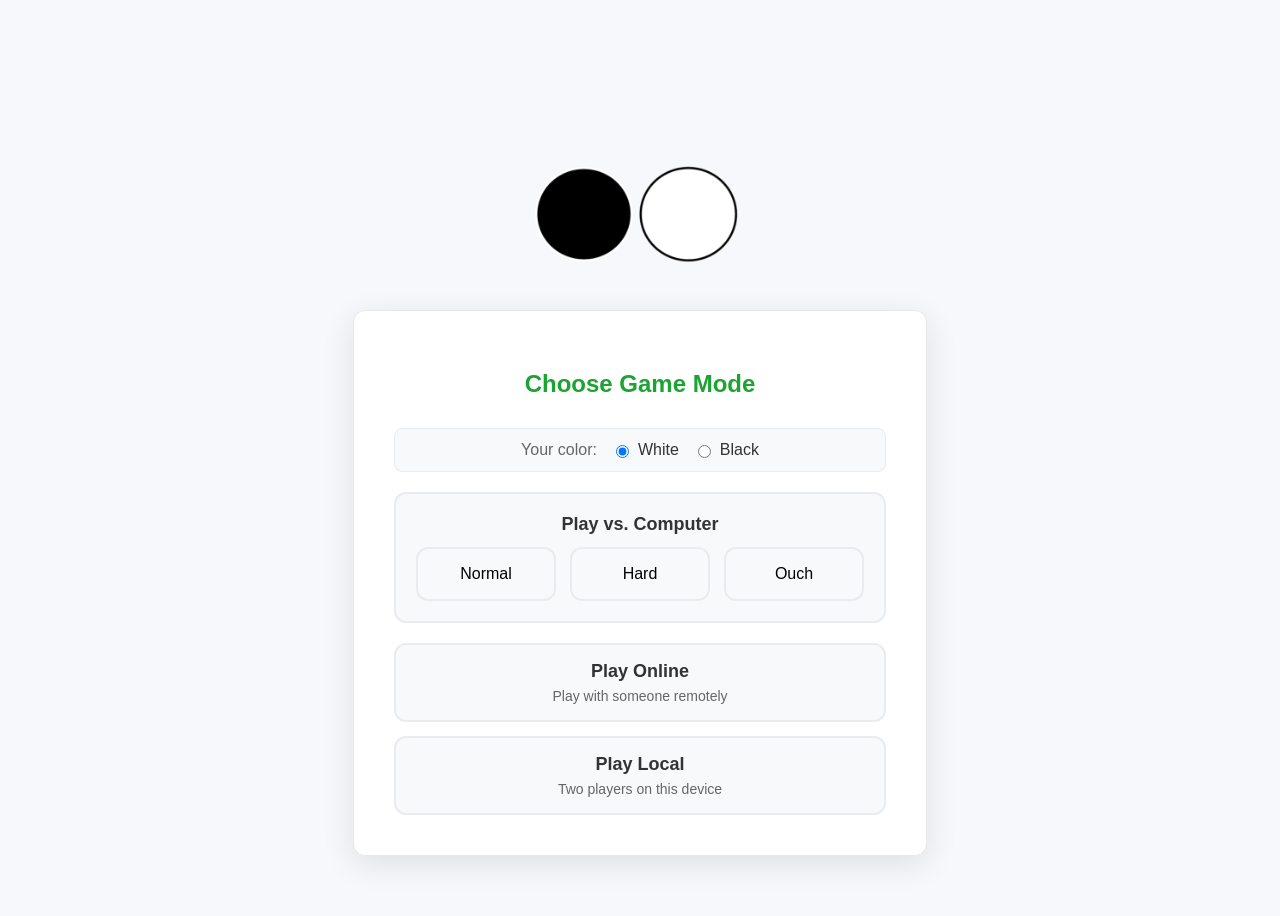
==== index.html @ fb8d5bc7 "feat: Add log buffer system with UI controls Co-authored-by: hed <hed@blockaid.co>" ====
<!DOCTYPE html>
<html lang="en">
<head>
    <meta charset="UTF-8">
    <meta name="viewport" content="width=device-width, initial-scale=1.0">
    <title>Four-in-a-Row with Rotating Grid</title>
    <link rel="stylesheet" href="styles.css">
    <link rel="manifest" href="manifest.json">
    <meta name="theme-color" content="#2c3e50">

    <!-- Google tag (gtag.js) -->
<script async src="https://www.googletagmanager.com/gtag/js?id=G-LV2J2F8N4S"></script>
<script>
  window.dataLayer = window.dataLayer || [];
  function gtag(){ dataLayer.push(arguments); }
  gtag('js', new Date());
  // Default GA4 page_view
  gtag('config', 'G-LV2J2F8N4S');
</script>


</head>
<body>
    <div style="margin-bottom: 20px; text-align:center;">
        <img id="hero-logo" class="hero-logo grid-easter-egg" src="icons/icon-512.png" alt="Four-in-a-Row with Rotating Grid" />
    </div>

    <!-- Mode Selection Screen -->
    <div id="mode-selection" class="mode-selection">
        <h2>Choose Game Mode</h2>

        <!-- General color setting -->
        <div class="color-setting">
            <span class="color-label">Your color:</span>
            <label class="color-radio"><input type="radio" name="player-color" id="color-white" value="white" checked> White</label>
            <label class="color-radio"><input type="radio" name="player-color" id="color-black" value="black"> Black</label>
        </div>

        <!-- AI Mode block: difficulty buttons -->
        <div class="ai-mode-block">
            <div class="ai-title">Play vs. Computer</div>
            <div class="ai-difficulty">
                <button id="play-ai-normal-btn" class="mode-button ai-diff-btn">Normal</button>
                <button id="play-ai-hard-btn" class="mode-button ai-diff-btn">Hard</button>
                <button id="play-ai-ouch-btn" class="mode-button ai-diff-btn">Ouch</button>
            </div>
        </div>

        <div class="mode-buttons">
            <button id="play-online-btn" class="mode-button">
                <span class="mode-title">Play Online</span>
                <span class="mode-description">Play with someone remotely</span>
            </button>
            <button id="play-local-btn" class="mode-button">
                <span class="mode-title">Play Local</span>
                <span class="mode-description">Two players on this device</span>
            </button>
        </div>
    </div>

    <!-- Waiting Room for Online Games -->
    <div id="waiting-room" class="waiting-room hidden">
        <div class="waiting-content">
            <h2>Online Game</h2>
            <div id="waiting-status" class="waiting-status">Creating game...</div>
            
            <div id="waiting-spinner" class="spinner">
                <div class="spinner-inner"></div>
            </div>
            
            <div id="sharing-section" class="sharing-section hidden">
                <p>Share this link with your opponent:</p>
                <div class="link-container">
                    <input type="text" id="guest-link" class="guest-link-input" readonly>
                    <button id="copy-link-btn" class="copy-btn">Copy Link</button>
                </div>
                <div id="copy-feedback" class="copy-feedback hidden">Link copied! 📋</div>
            </div>
            
            <button id="cancel-waiting-btn" class="cancel-btn">Cancel</button>
        </div>
    </div>

    <div id="game-container" class="hidden">
        <div class="top-bar">
            <!-- Game over layout (hidden during play) -->
            <div id="top-left-actions" class="top-left-actions hidden">
                <button id="analyze-btn" class="game-over-btn">Analyze Game</button>
                <button id="new-game-btn" class="game-over-btn">New Game</button>
            </div>
            <div id="top-center-display" class="top-center-display"></div>
            
            <!-- Gameplay layout (visible during play) -->
            <div id="gameplay-status" class="gameplay-status">
                <div id="turn-indicator">White's turn</div>
                <div class="rotation-info">
                    <label>Turns until rotation:</label>
                    <span id="countdown"></span>
                </div>
            </div>
        </div>
        
        <div id="game-over-container" class="game-over-container hidden">
            <span id="game-over-text"></span>
        </div>


        <div id="grid-wrapper">
            <div id="grid"></div>
        </div>

        <!-- Replay Controls -->
        <div id="replay-controls" class="replay-controls hidden">
            <div class="replay-info">
                <span id="replay-step-info">Step 1, White turn</span>
            </div>
            <div class="replay-buttons">
                <button id="replay-prev-btn" class="replay-btn" title="Previous step">
                    <span class="replay-icon">⏮</span>
                </button>
                <button id="replay-next-btn" class="replay-btn" title="Next step">
                    <span class="replay-icon">⏭</span>
                </button>
            </div>
            <div class="replay-actions">
                <button id="exit-replay-btn" class="exit-replay-btn">Exit Replay</button>
            </div>
        </div>

    </div>

    <!-- Settings Modal (moved outside game-container to ensure visibility on all screens) -->
    <div id="settings-modal" class="settings-modal hidden">
        <div class="settings-content">
            <div class="settings-header">
                <h3>Settings</h3>
                <button id="close-settings-btn" class="close-btn">×</button>
            </div>
            <div class="settings-body">
                <div class="setting-item">
                    <label>Version:</label>
                    <span id="version-display"></span>
                </div>
                <div class="setting-item">
                    <label>Debug Logs:</label>
                    <div class="log-controls">
                        <button id="copy-logs-btn" class="copy-logs-btn">Copy Logs</button>
                        <button id="clear-logs-btn" class="clear-logs-btn">Clear</button>
                    </div>
                </div>
                <div class="setting-item">
                    <div id="log-stats" class="log-stats"></div>
                </div>
            </div>
        </div>
    </div>

    <div id="settings-pane" class="hidden">
        <div id="settings-content">
            <h2>Settings</h2>
            <div class="control-group">
                <label for="rotationFrequency">Rotation Frequency:</label>
                <select id="rotationFrequency">
                    <option value="1">1</option>
                    <option value="2">2</option>
                    <option value="3"  selected>3</option>
                    <option value="4">4</option>
                    <option value="5">5</option>
                    <option value="6">6</option>
                    <option value="7">7</option>
                    <option value="8">8</option>
                    <option value="9">9</option>
                    <option value="10">10</option>
                </select>
            </div>
            <div class="settings-actions">
                <button id="rotate-button">Rotate Grid</button>
                <button id="reset-button">Reset Game</button>
            </div>
            <button id="close-settings">Close</button>
            <div id="version-display" class="version"></div>
        </div>
    </div>
    <div id="overlay" class="hidden"></div>

    <script type="module" src="index.js"></script>
    <script>
        if ('serviceWorker' in navigator) {
            window.addEventListener('load', () => {
                navigator.serviceWorker.register('/sw.js')
                    .then(registration => {
                        console.log('ServiceWorker registration successful with scope: ', registration.scope);
                    })
                    .catch(error => {
                        console.log('ServiceWorker registration failed: ', error);
                    });
            });
        }
    </script>
</body>
</html>
---- styles.css ----
body {
    font-family: -apple-system, BlinkMacSystemFont, "Segoe UI", Roboto, Helvetica, Arial, sans-serif;
    display: flex;
    flex-direction: column;
    align-items: center;
    justify-content: center;
    min-height: 100vh;
    background-color: #f7f8fc;
    color: #333;
}

h1 {
    color: #1ca433;
    margin-bottom: 20px;
}

.hero-logo {
    width: 220px;
    height: auto;
    display: block;
    margin: 10px auto 0 auto;
    cursor: pointer;
    transition: transform 0.2s ease;
}

.hero-logo:hover {
    transform: scale(1.05);
}

#game-container {
    background-color: white;
    border-radius: 12px;
    padding: 25px;
    box-shadow: 0 8px 32px rgba(0,0,0,0.1);
    border: 1px solid #e8e8e8;
}

#grid-wrapper {
    position: relative;
    width: calc((60px + 5px) * 6 - 5px);
    height: calc((60px + 5px) * 6 - 5px);
    transform-origin: center center;
    transition: transform 0.8s ease-in-out;
    margin: 0 auto;
    will-change: transform;
    backface-visibility: hidden;
    transform: translateZ(0);
}

#grid {
    position: absolute;
    top: 0;
    left: 0;
    display: grid;
    grid-template-columns: repeat(6, 60px);
    grid-template-rows: repeat(6, 60px);
    gap: 5px;
}

.cell {
    width: 60px;
    height: 60px;
    background-color: #e0e0e0;
    border: 1px solid #dcdcdc;
    border-radius: 4px;
    cursor: pointer;
    display: flex;
    justify-content: center;
    align-items: center;
    transition: background-color 0.2s ease;
}

.stone {
    width: 50px;
    height: 50px;
    border-radius: 50%;
    border: 2px solid rgba(0,0,0,0.1);
    box-shadow: inset 0 3px 5px rgba(0,0,0,0.2);
}

.cell:hover {
    background-color: #d5d5d5;
}

button {
    padding: 10px 20px;
    font-size: 16px;
    border-radius: 8px;
    border: none;
    cursor: pointer;
    transition: background-color 0.2s ease, transform 0.1s ease;
    font-weight: 500;
}

button:active {
    transform: scale(0.98);
}

#turn-indicator {
    font-size: 16px;
    font-weight: 500;
    color: #555;
    margin: 0;
}

.game-over-container {
    margin: 15px 0;
    display: flex;
    align-items: center;
    justify-content: center;
    gap: 15px;
    flex-wrap: wrap;
}

#game-over-text {
    font-size: 18px;
    font-weight: 500;
    color: #555;
}

.game-over-buttons {
    display: flex;
    gap: 10px;
}

#download-gif-btn {
    background-color: #8e44ad;
}

#download-gif-btn:hover {
    background-color: #71368a;
}

.game-over-btn {
    background-color: #1ca433;
    color: white;
    border: none;
    border-radius: 6px;
    padding: 8px 16px;
    font-size: 14px;
    font-weight: 500;
    cursor: pointer;
    transition: background-color 0.2s ease, transform 0.1s ease;
    width: 100%;
    min-width: 120px;
}

.game-over-btn:hover {
    background-color: #158c2b;
}

.game-over-btn:active {
    transform: scale(0.98);
}

#analyze-btn {
    background-color: #007bff;
}

#analyze-btn:hover {
    background-color: #0056b3;
}

#share-gif-btn {
    background-color: #e74c3c;
}

#share-gif-btn:hover {
    background-color: #c0392b;
}

/* Grid easter egg styling */
.grid-easter-egg {
    cursor: pointer;
    transition: color 0.2s ease;
    position: relative;
}

.grid-easter-egg:hover {
    color: #3498db;
    text-shadow: 0 0 5px rgba(52, 152, 219, 0.3);
}

/* Settings modal styling */
.settings-modal {
    position: fixed;
    top: 0;
    left: 0;
    width: 100%;
    height: 100%;
    background-color: rgba(0, 0, 0, 0.8);
    display: flex !important;
    justify-content: center;
    align-items: center;
    z-index: 9999;
}

.settings-modal.hidden {
    display: none !important;
}

.settings-content {
    background-color: #2c3e50;
    border-radius: 10px;
    padding: 20px;
    min-width: 300px;
    max-width: 90%;
    color: white;
    box-shadow: 0 4px 20px rgba(0, 0, 0, 0.3);
}

.settings-header {
    display: flex;
    justify-content: space-between;
    align-items: center;
    margin-bottom: 20px;
    border-bottom: 1px solid #34495e;
    padding-bottom: 10px;
}

.settings-header h3 {
    margin: 0;
    color: #ecf0f1;
}

.close-btn {
    background: none;
    border: none;
    font-size: 24px;
    color: #bdc3c7;
    cursor: pointer;
    padding: 0;
    width: 30px;
    height: 30px;
    display: flex;
    align-items: center;
    justify-content: center;
    border-radius: 50%;
    transition: background-color 0.2s;
}

.close-btn:hover {
    background-color: rgba(255, 255, 255, 0.1);
    color: white;
}

.settings-body {
    display: flex;
    flex-direction: column;
    gap: 15px;
}

.setting-item {
    display: flex;
    flex-direction: column;
    gap: 8px;
}

.setting-item label {
    color: #fff;
    font-weight: 500;
    font-size: 14px;
}

.log-controls {
    display: flex;
    gap: 10px;
}

.copy-logs-btn, .clear-logs-btn {
    padding: 8px 16px;
    border: none;
    border-radius: 6px;
    font-size: 12px;
    font-weight: 500;
    cursor: pointer;
    transition: all 0.2s ease;
}

.copy-logs-btn {
    background-color: #3498db;
    color: white;
}

.copy-logs-btn:hover {
    background-color: #2980b9;
    transform: translateY(-1px);
}

.copy-logs-btn:active {
    transform: translateY(0);
}

.copy-logs-btn.copying {
    background-color: #27ae60;
}

.clear-logs-btn {
    background-color: #95a5a6;
    color: white;
}

.clear-logs-btn:hover {
    background-color: #7f8c8d;
    transform: translateY(-1px);
}

.clear-logs-btn:active {
    transform: translateY(0);
}

.log-stats {
    font-size: 11px;
    color: #bdc3c7;
    font-family: monospace;
    line-height: 1.4;
}

.setting-item span {
    color: #bdc3c7;
    font-family: monospace;
}

.new-game-btn {
    background-color: #1ca433;
    color: white;
    border: none;
    border-radius: 6px;
    padding: 8px 16px;
    font-size: 14px;
    font-weight: 500;
    cursor: pointer;
    transition: background-color 0.2s ease, transform 0.1s ease;
}

.new-game-btn:hover {
    background-color: #158c2b;
}

.new-game-btn:active {
    transform: scale(0.98);
}

#countdown {
    font-weight: bold;
    color: #007bff;
    background-color: #eef5ff;
    padding: 4px 8px;
    border-radius: 6px;
}

#settings-icon {
    font-size: 24px;
    cursor: pointer;
    padding: 5px;
    border-radius: 50%;
    transition: background-color 0.2s ease;
}

#settings-icon:hover {
    background-color: #f0f0f0;
}

#settings-pane {
    position: fixed;
    top: 50%;
    left: 50%;
    transform: translate(-50%, -50%);
    background-color: white;
    padding: 25px 30px;
    border-radius: 12px;
    box-shadow: 0 10px 40px rgba(0,0,0,0.15);
    z-index: 1001;
    width: 320px;
    text-align: center;
    border: 1px solid #e8e8e8;
}

#settings-content h2 {
    margin-top: 0;
    margin-bottom: 25px;
    color: #2c3e50;
}

.settings-actions {
    display: flex;
    justify-content: space-around;
    margin-top: 25px;
    margin-bottom: 20px;
}

#rotate-button, #reset-button {
    background-color: #f0f0f0;
    color: #333;
}

#rotate-button:hover, #reset-button:hover {
    background-color: #e0e0e0;
}

#close-settings {
    width: 100%;
    background-color: #007bff;
    color: white;
}

#close-settings:hover {
    background-color: #0056b3;
}

#overlay {
    position: fixed;
    top: 0;
    left: 0;
    width: 100%;
    height: 100%;
    background-color: rgba(0,0,0,0.4);
    z-index: 1000;
}

.hidden {
    display: none;
}
.top-bar {
    display: flex;
    justify-content: space-between;
    align-items: center;
    gap: 12px;
    padding: 0 5px;
}
.top-left-actions {
    display: flex;
    flex-direction: column;
    gap: 16px;
    align-items: flex-start;
    min-width: 140px;
}
.top-center-display {
    flex: 1;
    display: flex;
    flex-direction: column;
    justify-content: center;
    align-items: flex-end;
    gap: 8px;
}
.gif-share-col { display:flex; flex-direction:column; align-items:center; gap:8px; }
.gif-loading-spinner {
    width: 40px;
    height: 40px;
    border: 3px solid #f3f3f3;
    border-top: 3px solid #1ca433;
    border-radius: 50%;
    animation: spin 1s linear infinite;
}
@keyframes spin {
    0% { transform: rotate(0deg); }
    100% { transform: rotate(360deg); }
}
.top-center-display img {
    max-height: 120px;
    border-radius: 8px;
    border: 1px solid #ddd;
    cursor: pointer;
    transition: transform 0.2s ease, box-shadow 0.2s ease;
}
.top-center-display img:hover {
    transform: scale(1.05);
    box-shadow: 0 4px 12px rgba(0, 0, 0, 0.15);
}
/* removed icon button styles; GIF itself is the share trigger */
.share-text {
    font-size: 12px;
    color: #666;
    font-weight: 500;
    text-align: center;
    margin: 0;
    cursor: pointer;
    transition: color 0.2s ease;
}
.share-text:hover {
    color: #333;
}

.gameplay-status {
    display: flex;
    flex-direction: row;
    align-items: center;
    justify-content: space-between;
    width: 100%;
    gap: 12px;
    margin-bottom: 20px;
}

.rotation-info {
    display: flex;
    align-items: center;
    gap: 6px;
}
.control-group {
    display: flex;
    align-items: center;
    justify-content: space-between;
    margin: 10px 0;
}
select {
    padding: 10px;
    font-size: 16px;
    border-radius: 8px;
    border: 1px solid #ccc;
    background-color: #fff;
}

.version {
    margin-top: 20px;
    font-size: 12px;
    color: #aaa;
}

/* Mode Selection Styles */
.mode-selection {
    background-color: white;
    border-radius: 12px;
    padding: 40px;
    box-shadow: 0 8px 32px rgba(0,0,0,0.1);
    border: 1px solid #e8e8e8;
    text-align: center;
    max-width: 500px;
    margin: 20px;
}

.mode-selection h2 {
    color: #1ca433;
    margin-bottom: 30px;
    font-size: 24px;
}

/* General color setting */
.color-setting {
    display: flex;
    align-items: center;
    justify-content: center;
    gap: 14px;
    margin-bottom: 20px;
    padding: 12px;
    background-color: #f8f9fa;
    border-radius: 8px;
    border: 1px solid #e9ecef;
}
.color-label { color:#666; font-weight:500; }
.color-radio { display:flex; align-items:center; gap:6px; }

/* AI mode custom block */
.ai-mode-block {
    border: 2px solid #e9ecef;
    border-radius: 12px;
    padding: 20px;
    margin-bottom: 20px;
    background-color: #f8f9fa;
}
.ai-title {
    font-size: 18px;
    font-weight: 600;
    color: #333;
    margin-bottom: 12px;
}
.ai-difficulty { display:flex; gap:14px; justify-content:center; }
.ai-diff-btn { min-width: 140px; }

.mode-buttons {
    display: flex;
    flex-direction: column;
    gap: 14px;
    justify-content: center;
}

.mode-button {
    background-color: #f8f9fa;
    border: 2px solid #e9ecef;
    border-radius: 12px;
    padding: 16px 20px;
    width: 100%;
    cursor: pointer;
    transition: all 0.3s ease;
    display: flex;
    flex-direction: column;
    align-items: center;
    gap: 6px;
}

.mode-button:hover {
    background-color: #e9ecef;
    border-color: #1ca433;
    transform: translateY(-2px);
    box-shadow: 0 4px 16px rgba(28, 164, 51, 0.2);
}

.mode-button:active {
    transform: translateY(0);
}

.mode-title {
    font-size: 18px;
    font-weight: 600;
    color: #333;
}

.mode-description {
    font-size: 14px;
    color: #666;
}

/* Hidden class for showing/hiding sections */
.hidden {
    display: none !important;
}

/* Waiting Room Styles */
.waiting-room {
    background-color: white;
    border-radius: 12px;
    padding: 40px;
    box-shadow: 0 8px 32px rgba(0,0,0,0.1);
    border: 1px solid #e8e8e8;
    text-align: center;
    max-width: 500px;
    margin: 20px;
}

.waiting-content h2 {
    color: #1ca433;
    margin-bottom: 20px;
    font-size: 24px;
}

.waiting-status {
    font-size: 18px;
    color: #333;
    margin-bottom: 30px;
}

/* Spinner Animation */
.spinner {
    display: flex;
    justify-content: center;
    margin: 20px 0;
}

.spinner-inner {
    width: 40px;
    height: 40px;
    border: 4px solid #f3f3f3;
    border-top: 4px solid #1ca433;
    border-radius: 50%;
    animation: spin 1s linear infinite;
}

@keyframes spin {
    0% { transform: rotate(0deg); }
    100% { transform: rotate(360deg); }
}

/* Sharing Section */
.sharing-section {
    margin: 30px 0;
    padding: 20px;
    background-color: #f8f9fa;
    border-radius: 8px;
    border: 1px solid #e9ecef;
}

.sharing-section p {
    margin-bottom: 15px;
    font-weight: 500;
    color: #333;
}

.link-container {
    display: flex;
    gap: 10px;
    margin-bottom: 10px;
}

.guest-link-input {
    flex: 1;
    padding: 12px;
    border: 1px solid #ccc;
    border-radius: 6px;
    font-size: 14px;
    background-color: white;
    font-family: monospace;
}

.copy-btn {
    padding: 12px 20px;
    background-color: #1ca433;
    color: white;
    border: none;
    border-radius: 6px;
    cursor: pointer;
    font-weight: 500;
    transition: background-color 0.3s ease;
}

.copy-btn:hover {
    background-color: #158c2b;
}

.copy-btn:active {
    transform: translateY(1px);
}

.copy-feedback {
    color: #1ca433;
    font-size: 14px;
    font-weight: 500;
    margin-top: 5px;
}

/* Cancel Button */
.cancel-btn {
    background-color: #6c757d;
    color: white;
    border: none;
    border-radius: 8px;
    padding: 12px 24px;
    cursor: pointer;
    font-size: 16px;
    transition: background-color 0.3s ease;
    margin-top: 20px;
}

.cancel-btn:hover {
    background-color: #5a6268;
}

.cancel-btn:active {
    transform: translateY(1px);
}

/* Replay Controls */
.replay-controls {
    margin-top: 20px;
    background-color: #f8f9fa;
    border: 1px solid #dee2e6;
    border-radius: 12px;
    padding: 20px;
    text-align: center;
    box-shadow: 0 2px 8px rgba(0, 0, 0, 0.05);
}

.replay-info {
    margin-bottom: 15px;
}

#replay-step-info {
    font-size: 18px;
    font-weight: 600;
    color: #2c3e50;
    padding: 8px 16px;
    background-color: white;
    border: 1px solid #bdc3c7;
    border-radius: 8px;
    display: inline-block;
}

.replay-buttons {
    display: flex;
    justify-content: center;
    gap: 15px;
    margin-bottom: 20px;
}

.replay-btn {
    background-color: #3498db;
    color: white;
    border: none;
    border-radius: 50%;
    width: 50px;
    height: 50px;
    cursor: pointer;
    font-size: 20px;
    transition: all 0.3s ease;
    display: flex;
    align-items: center;
    justify-content: center;
    box-shadow: 0 2px 8px rgba(52, 152, 219, 0.2);
}

.replay-btn:hover {
    background-color: #2980b9;
    transform: translateY(-2px);
    box-shadow: 0 4px 12px rgba(52, 152, 219, 0.3);
}

.replay-btn:active {
    transform: translateY(0);
}

.replay-btn:disabled {
    background-color: #bdc3c7;
    cursor: not-allowed;
    transform: none;
    box-shadow: 0 2px 4px rgba(0, 0, 0, 0.1);
}

.replay-icon {
    line-height: 1;
}

.exit-replay-btn {
    background-color: #e74c3c;
    color: white;
    border: none;
    border-radius: 8px;
    padding: 10px 20px;
    cursor: pointer;
    font-size: 14px;
    font-weight: 500;
    transition: background-color 0.3s ease;
}

.exit-replay-btn:hover {
    background-color: #c0392b;
}

.exit-replay-btn:active {
    transform: translateY(1px);
}
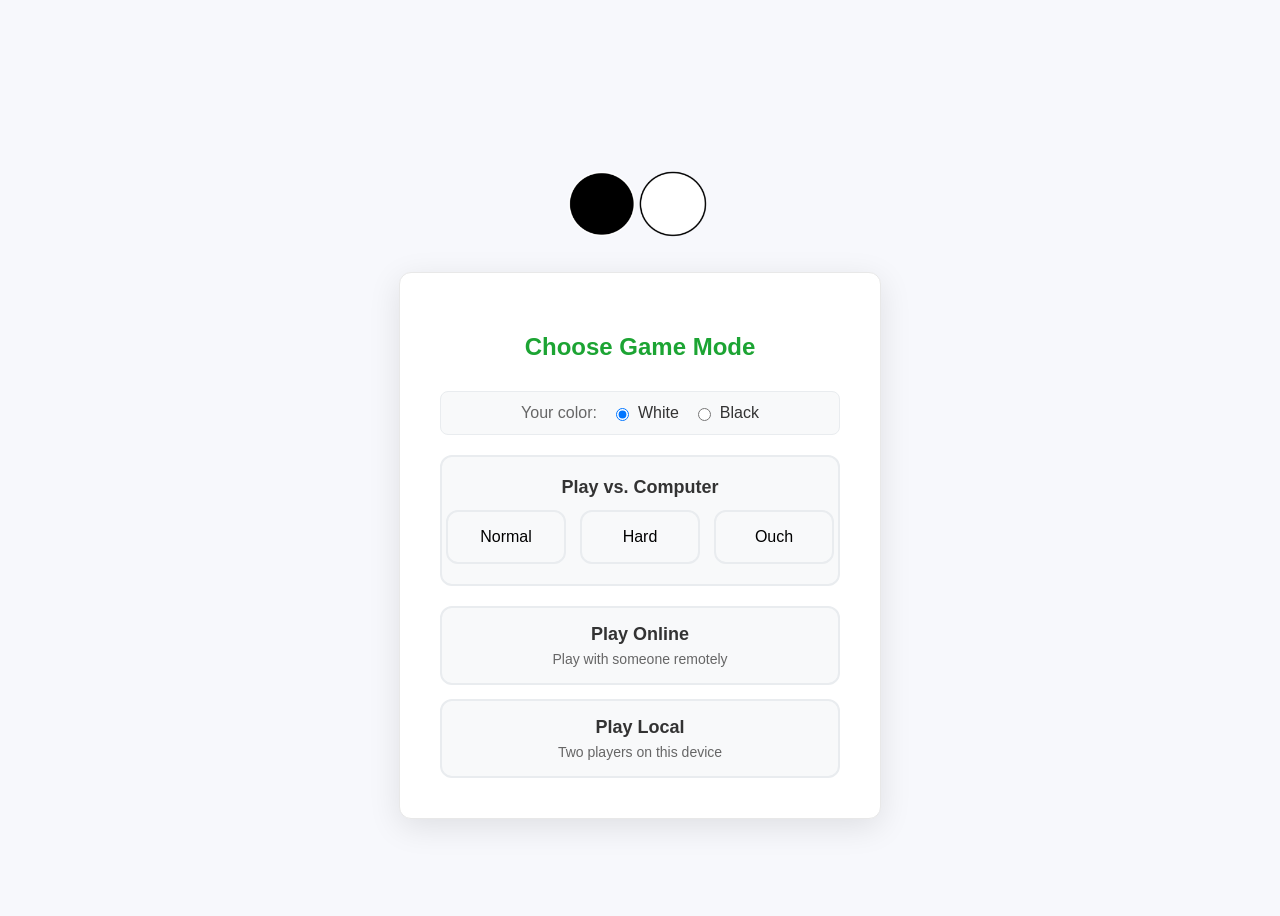
==== commit 1f0c6f3b: "." ====
--- a/index.html
+++ b/index.html
@@ -7,6 +7,12 @@
     <link rel="stylesheet" href="styles.css">
     <link rel="manifest" href="manifest.json">
     <meta name="theme-color" content="#2c3e50">
+    
+    <!-- Favicon -->
+    <link rel="icon" type="image/png" sizes="32x32" href="icons/icon-192.png">
+    <link rel="icon" type="image/png" sizes="16x16" href="icons/icon-192.png">
+    <link rel="apple-touch-icon" sizes="192x192" href="icons/icon-192.png">
+    <link rel="apple-touch-icon" sizes="512x512" href="icons/icon-512.png">
 
     <!-- Google tag (gtag.js) -->
 <script async src="https://www.googletagmanager.com/gtag/js?id=G-LV2J2F8N4S"></script>
@@ -85,8 +91,8 @@
         <div class="top-bar">
             <!-- Game over layout (hidden during play) -->
             <div id="top-left-actions" class="top-left-actions hidden">
+                <button id="new-game-btn" class="game-over-btn">New Game</button>
                 <button id="analyze-btn" class="game-over-btn">Analyze Game</button>
-                <button id="new-game-btn" class="game-over-btn">New Game</button>
             </div>
             <div id="top-center-display" class="top-center-display"></div>
             
@@ -99,7 +105,7 @@
                 </div>
             </div>
         </div>
-        
+
         <div id="game-over-container" class="game-over-container hidden">
             <span id="game-over-text"></span>
         </div>
@@ -111,19 +117,25 @@
 
         <!-- Replay Controls -->
         <div id="replay-controls" class="replay-controls hidden">
-            <div class="replay-info">
-                <span id="replay-step-info">Step 1, White turn</span>
-            </div>
-            <div class="replay-buttons">
-                <button id="replay-prev-btn" class="replay-btn" title="Previous step">
-                    <span class="replay-icon">⏮</span>
-                </button>
-                <button id="replay-next-btn" class="replay-btn" title="Next step">
-                    <span class="replay-icon">⏭</span>
-                </button>
-            </div>
-            <div class="replay-actions">
-                <button id="exit-replay-btn" class="exit-replay-btn">Exit Replay</button>
+            <div class="replay-content">
+                <div class="replay-left">
+                    <div class="replay-info">
+                        <span id="replay-step-info">Step 1, White turn</span>
+                    </div>
+                    <div class="navigation-group">
+                        <button id="replay-prev-btn" class="replay-btn" title="Previous step">
+                            <span class="replay-icon">⏮</span>
+                        </button>
+                        <button id="replay-next-btn" class="replay-btn" title="Next step">
+                            <span class="replay-icon">⏭</span>
+                        </button>
+                    </div>
+                </div>
+                <div class="replay-center">
+                    <button id="exit-replay-btn" class="replay-btn" title="Exit replay">
+                        <span class="replay-icon">↩</span>
+                    </button>
+                </div>
             </div>
         </div>
 
--- a/styles.css
+++ b/styles.css
@@ -4,7 +4,7 @@
     flex-direction: column;
     align-items: center;
     justify-content: center;
-    min-height: 100vh;
+    height: 100vh;
     background-color: #f7f8fc;
     color: #333;
 }
@@ -15,10 +15,10 @@
 }
 
 .hero-logo {
-    width: 220px;
+    width: 150px;
     height: auto;
     display: block;
-    margin: 10px auto 0 auto;
+    margin: 5px auto 0 auto;
     cursor: pointer;
     transition: transform 0.2s ease;
 }
@@ -30,7 +30,7 @@
 #game-container {
     background-color: white;
     border-radius: 12px;
-    padding: 25px;
+    padding: 10px;
     box-shadow: 0 8px 32px rgba(0,0,0,0.1);
     border: 1px solid #e8e8e8;
 }
@@ -104,10 +104,10 @@
 }
 
 .game-over-container {
-    margin: 15px 0;
-    display: flex;
-    align-items: center;
-    justify-content: center;
+    margin: 10px 0;
+    display: flex;
+    align-items: center;
+    justify-content: flex-start;
     gap: 15px;
     flex-wrap: wrap;
 }
@@ -135,14 +135,14 @@
     background-color: #1ca433;
     color: white;
     border: none;
-    border-radius: 6px;
-    padding: 8px 16px;
-    font-size: 14px;
+    border-radius: 4px;
+    padding: 4px 8px;
+    font-size: 12px;
     font-weight: 500;
     cursor: pointer;
     transition: background-color 0.2s ease, transform 0.1s ease;
     width: 100%;
-    min-width: 120px;
+    min-width: 100px;
 }
 
 .game-over-btn:hover {
@@ -424,16 +424,18 @@
 .top-bar {
     display: flex;
     justify-content: space-between;
-    align-items: center;
+    align-items: flex-start;
     gap: 12px;
     padding: 0 5px;
 }
 .top-left-actions {
     display: flex;
     flex-direction: column;
-    gap: 16px;
+    gap: 6px;
     align-items: flex-start;
-    min-width: 140px;
+    min-width: 120px;
+    height: auto;
+    justify-content: flex-start;
 }
 .top-center-display {
     flex: 1;
@@ -488,7 +490,7 @@
     justify-content: space-between;
     width: 100%;
     gap: 12px;
-    margin-bottom: 20px;
+    margin-bottom: 15px;
 }
 
 .rotation-info {
@@ -524,8 +526,8 @@
     box-shadow: 0 8px 32px rgba(0,0,0,0.1);
     border: 1px solid #e8e8e8;
     text-align: center;
-    max-width: 500px;
-    margin: 20px;
+    max-width: 400px;
+    margin: 10px;
 }
 
 .mode-selection h2 {
@@ -564,7 +566,7 @@
     margin-bottom: 12px;
 }
 .ai-difficulty { display:flex; gap:14px; justify-content:center; }
-.ai-diff-btn { min-width: 140px; }
+.ai-diff-btn { min-width: 120px; }
 
 .mode-buttons {
     display: flex;
@@ -622,7 +624,7 @@
     box-shadow: 0 8px 32px rgba(0,0,0,0.1);
     border: 1px solid #e8e8e8;
     text-align: center;
-    max-width: 500px;
+    max-width: 400px;
     margin: 20px;
 }
 
@@ -739,35 +741,52 @@
 
 /* Replay Controls */
 .replay-controls {
-    margin-top: 20px;
+    margin-top: 15px;
     background-color: #f8f9fa;
     border: 1px solid #dee2e6;
     border-radius: 12px;
-    padding: 20px;
-    text-align: center;
+    padding: 15px;
     box-shadow: 0 2px 8px rgba(0, 0, 0, 0.05);
 }
 
+.replay-content {
+    display: flex;
+    justify-content: space-between;
+    align-items: center;
+    height: 100%;
+}
+
+.replay-left {
+    display: flex;
+    flex-direction: column;
+    gap: 8px;
+}
+
 .replay-info {
-    margin-bottom: 15px;
+    text-align: left;
 }
 
 #replay-step-info {
-    font-size: 18px;
+    font-size: 16px;
     font-weight: 600;
     color: #2c3e50;
-    padding: 8px 16px;
+    padding: 6px 12px;
     background-color: white;
     border: 1px solid #bdc3c7;
     border-radius: 8px;
     display: inline-block;
 }
 
-.replay-buttons {
-    display: flex;
-    justify-content: center;
-    gap: 15px;
-    margin-bottom: 20px;
+.navigation-group {
+    display: flex;
+    gap: 8px;
+    align-items: center;
+}
+
+.replay-center {
+    display: flex;
+    align-items: center;
+    justify-content: center;
 }
 
 .replay-btn {
@@ -807,22 +826,24 @@
     line-height: 1;
 }
 
-.exit-replay-btn {
-    background-color: #e74c3c;
-    color: white;
-    border: none;
-    border-radius: 8px;
-    padding: 10px 20px;
-    cursor: pointer;
-    font-size: 14px;
-    font-weight: 500;
-    transition: background-color 0.3s ease;
-}
-
-.exit-replay-btn:hover {
-    background-color: #c0392b;
-}
-
-.exit-replay-btn:active {
-    transform: translateY(1px);
+/* Exit button now uses same styling as other replay buttons but with different color */
+#exit-replay-btn {
+    background-color: #95a5a6;
+}
+
+#exit-replay-btn:hover {
+    background-color: #7f8c8d;
+    transform: translateY(-2px);
+    box-shadow: 0 4px 12px rgba(127, 140, 141, 0.3);
+}
+
+#exit-replay-btn:active {
+    transform: translateY(0);
+}
+
+#exit-replay-btn:disabled {
+    background-color: #bdc3c7;
+    cursor: not-allowed;
+    transform: none;
+    box-shadow: 0 2px 4px rgba(0, 0, 0, 0.1);
 }
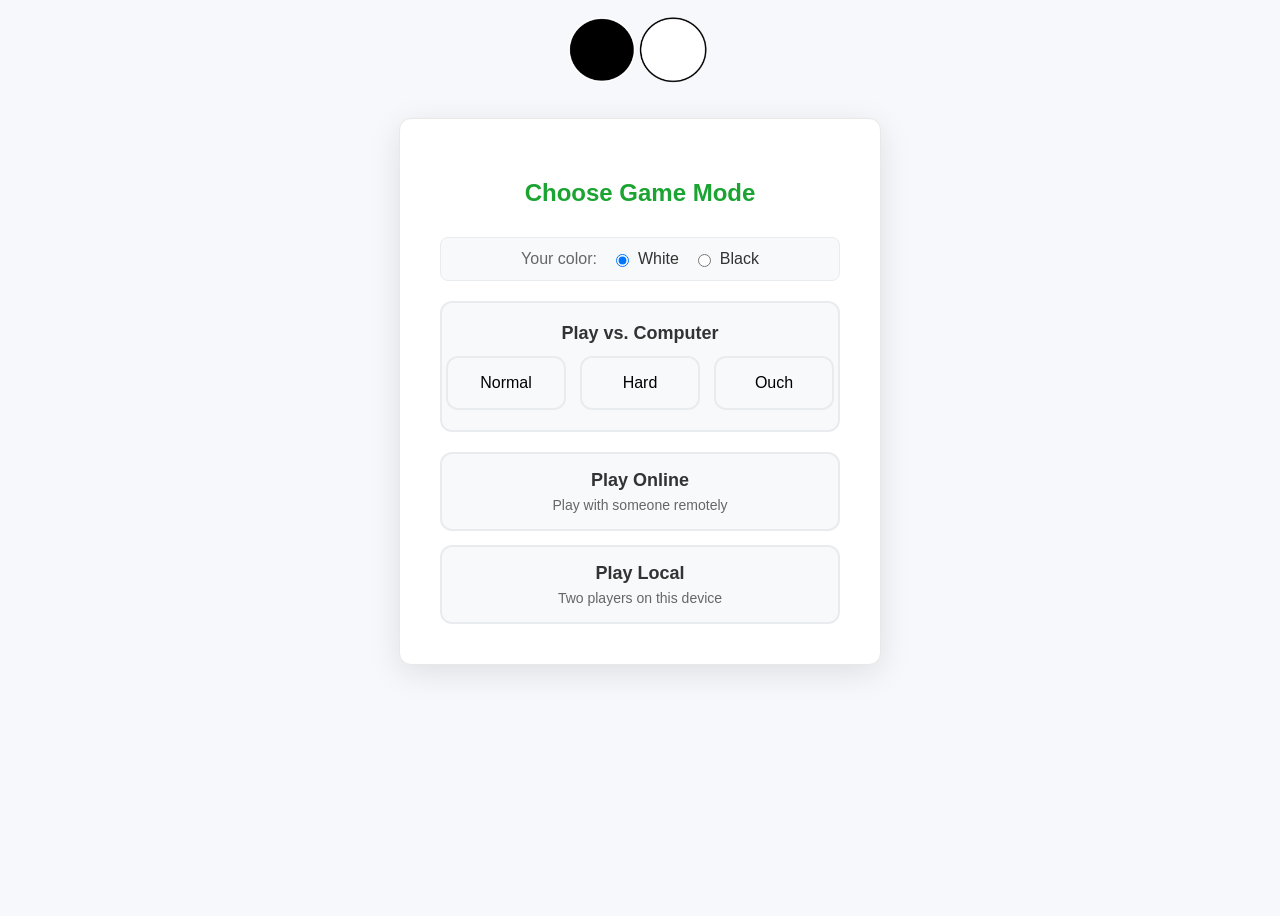
==== commit 9d62ddce: "disabled settings screen" ====
--- a/index.html
+++ b/index.html
@@ -33,7 +33,10 @@
 
     <!-- Mode Selection Screen -->
     <div id="mode-selection" class="mode-selection">
-        <h2>Choose Game Mode</h2>
+        <div class="mode-selection-header">
+            <h2>Choose Game Mode</h2>
+            <button id="settings-icon" class="settings-icon" title="Settings">⚙️</button>
+        </div>
 
         <!-- General color setting -->
         <div class="color-setting">
@@ -162,6 +165,47 @@
                 </div>
                 <div class="setting-item">
                     <div id="log-stats" class="log-stats"></div>
+                </div>
+            </div>
+        </div>
+    </div>
+
+    <!-- Mode Selection Settings Modal -->
+    <div id="mode-settings-modal" class="settings-modal hidden">
+        <div class="settings-content">
+            <div class="settings-header">
+                <h3>Game Settings</h3>
+                <button id="close-mode-settings-btn" class="close-btn">×</button>
+            </div>
+            <div class="settings-body">
+                <div class="setting-item">
+                    <label>Version:</label>
+                    <span id="mode-version-display"></span>
+                </div>
+                <div class="setting-item">
+                    <label>Rotation Frequency:</label>
+                    <select id="mode-rotation-frequency">
+                        <option value="1">1</option>
+                        <option value="2">2</option>
+                        <option value="3" selected>3</option>
+                        <option value="4">4</option>
+                        <option value="5">5</option>
+                        <option value="6">6</option>
+                        <option value="7">7</option>
+                        <option value="8">8</option>
+                        <option value="9">9</option>
+                        <option value="10">10</option>
+                    </select>
+                </div>
+                <div class="setting-item">
+                    <label>Debug Logs:</label>
+                    <div class="log-controls">
+                        <button id="mode-copy-logs-btn" class="copy-logs-btn">Copy Logs</button>
+                        <button id="mode-clear-logs-btn" class="clear-logs-btn">Clear</button>
+                    </div>
+                </div>
+                <div class="setting-item">
+                    <div id="mode-log-stats" class="log-stats"></div>
                 </div>
             </div>
         </div>
--- a/styles.css
+++ b/styles.css
@@ -3,8 +3,8 @@
     display: flex;
     flex-direction: column;
     align-items: center;
-    justify-content: center;
-    height: 100vh;
+    justify-content: flex-start;
+    min-height: 100dvh;
     background-color: #f7f8fc;
     color: #333;
 }
@@ -135,10 +135,10 @@
     background-color: #1ca433;
     color: white;
     border: none;
-    border-radius: 4px;
-    padding: 4px 8px;
-    font-size: 12px;
-    font-weight: 500;
+    border-radius: 6px;
+    padding: 16px 16px;
+    font-size: 20px;
+    font-weight: 400;
     cursor: pointer;
     transition: background-color 0.2s ease, transform 0.1s ease;
     width: 100%;
@@ -321,25 +321,6 @@
     font-family: monospace;
 }
 
-.new-game-btn {
-    background-color: #1ca433;
-    color: white;
-    border: none;
-    border-radius: 6px;
-    padding: 8px 16px;
-    font-size: 14px;
-    font-weight: 500;
-    cursor: pointer;
-    transition: background-color 0.2s ease, transform 0.1s ease;
-}
-
-.new-game-btn:hover {
-    background-color: #158c2b;
-}
-
-.new-game-btn:active {
-    transform: scale(0.98);
-}
 
 #countdown {
     font-weight: bold;
@@ -436,13 +417,14 @@
     min-width: 120px;
     height: auto;
     justify-content: flex-start;
+    flex: 1 1 auto;
 }
 .top-center-display {
-    flex: 1;
+    flex: 0 0 auto;
     display: flex;
     flex-direction: column;
     justify-content: center;
-    align-items: flex-end;
+    align-items: center;
     gap: 8px;
 }
 .gif-share-col { display:flex; flex-direction:column; align-items:center; gap:8px; }
@@ -530,10 +512,50 @@
     margin: 10px;
 }
 
+.mode-selection-header {
+    display: flex;
+    justify-content: center;
+    align-items: center;
+    margin-bottom: 30px;
+    position: relative;
+}
+
 .mode-selection h2 {
     color: #1ca433;
-    margin-bottom: 30px;
+    margin-bottom: 0;
     font-size: 24px;
+}
+
+.settings-icon {
+    position: absolute;
+    right: -20px;
+    top: 50%;
+    transform: translateY(-50%);
+    background: #f8f9fa;
+    border: 1px solid #e9ecef;
+    font-size: 18px;
+    cursor: pointer;
+    padding: 6px;
+    border-radius: 50% 0 0 50%;
+    transition: all 0.2s ease;
+    color: #666;
+    width: 30px;
+    height: 30px;
+    display: none;
+    align-items: center;
+    justify-content: center;
+    box-shadow: -2px 0 8px rgba(0,0,0,0.1);
+}
+
+.settings-icon:hover {
+    background-color: #e9ecef;
+    color: #333;
+    transform: translateY(-50%) scale(1.05);
+    box-shadow: -3px 0 12px rgba(0,0,0,0.15);
+}
+
+.settings-icon:active {
+    transform: translateY(-50%) scale(0.95);
 }
 
 /* General color setting */
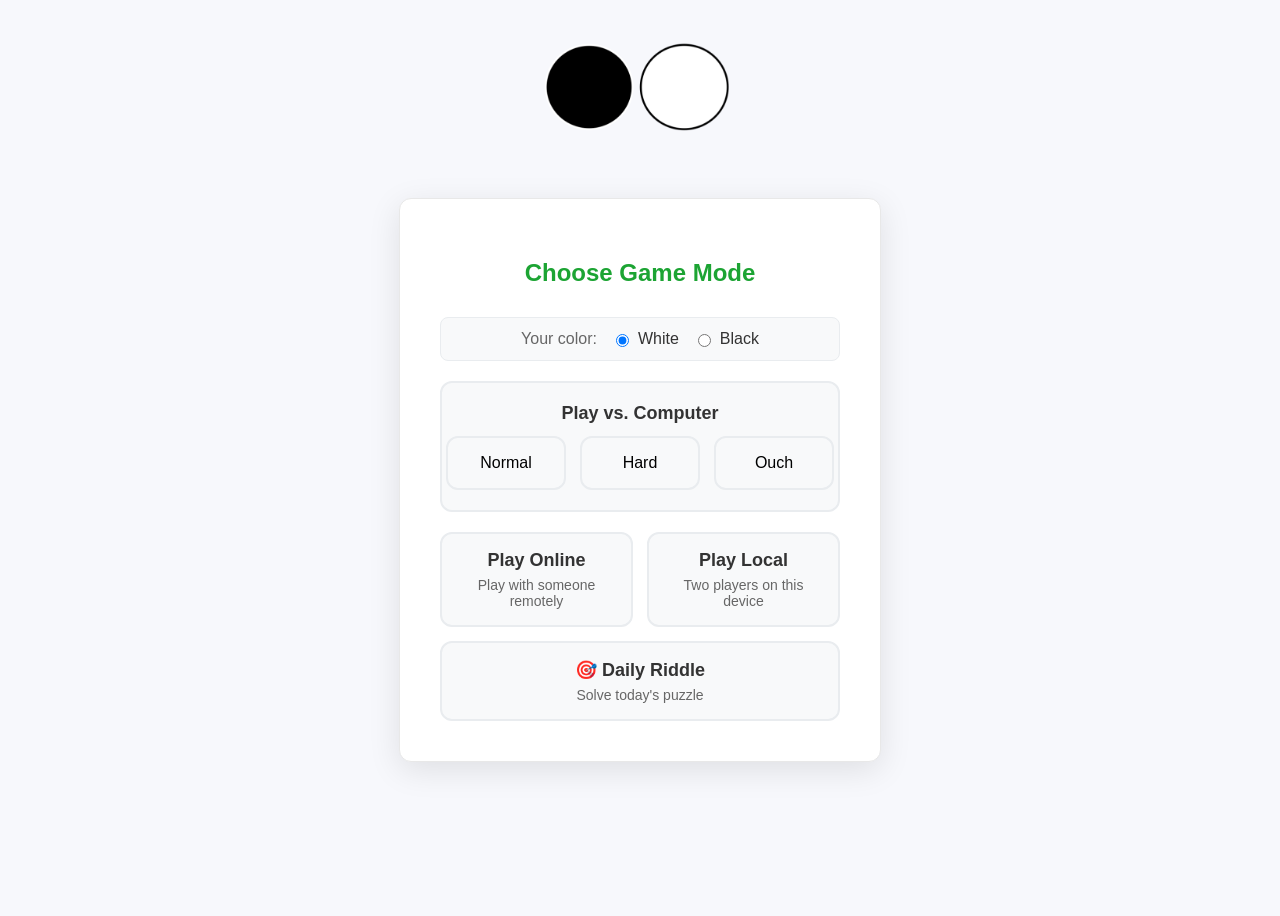
==== commit 7872d257: "." ====
--- a/index.html
+++ b/index.html
@@ -56,14 +56,33 @@
         </div>
 
         <div class="mode-buttons">
-            <button id="play-online-btn" class="mode-button">
-                <span class="mode-title">Play Online</span>
-                <span class="mode-description">Play with someone remotely</span>
+            <div class="mode-buttons-row">
+                <button id="play-online-btn" class="mode-button mode-button-half">
+                    <span class="mode-title">Play Online</span>
+                    <span class="mode-description">Play with someone remotely</span>
+                </button>
+                <button id="play-local-btn" class="mode-button mode-button-half">
+                    <span class="mode-title">Play Local</span>
+                    <span class="mode-description">Two players on this device</span>
+                </button>
+            </div>
+            <button id="play-riddle-btn" class="mode-button">
+                <span class="mode-title">🎯 Daily Riddle</span>
+                <span class="mode-description">Solve today's puzzle</span>
             </button>
-            <button id="play-local-btn" class="mode-button">
-                <span class="mode-title">Play Local</span>
-                <span class="mode-description">Two players on this device</span>
-            </button>
+        </div>
+    </div>
+
+    <!-- Riddle Calendar Screen -->
+    <div id="riddle-calendar" class="riddle-calendar hidden">
+        <div class="riddle-calendar-content">
+            <div class="riddle-calendar-header">
+                <button id="riddle-calendar-back-btn" class="back-btn">← Back</button>
+                <h2>Daily Riddles</h2>
+            </div>
+            <div id="riddle-calendar-grid" class="riddle-calendar-grid">
+                <!-- Calendar dates will be generated dynamically -->
+            </div>
         </div>
     </div>
 
@@ -161,6 +180,40 @@
                     <div class="log-controls">
                         <button id="copy-logs-btn" class="copy-logs-btn">Copy Logs</button>
                         <button id="clear-logs-btn" class="clear-logs-btn">Clear</button>
+                    </div>
+                </div>
+                <div class="setting-item">
+                    <label>Board Tools:</label>
+                    <div class="log-controls">
+                        <button id="copy-board-btn" class="copy-logs-btn">Copy Board</button>
+                        <button id="load-board-btn" class="copy-logs-btn">Load Board</button>
+                    </div>
+                </div>
+                <div class="setting-item">
+                    <label>Rotation Counter:</label>
+                    <div class="log-controls">
+                        <input id="rotation-counter-input" type="number" min="0" step="1" placeholder="Turns until rotation" style="width:140px;">
+                        <button id="apply-rotation-counter-btn" class="copy-logs-btn">Apply</button>
+                    </div>
+                    <div class="log-stats">Current shown: <span id="current-rotation-counter">-</span></div>
+                </div>
+                <div class="setting-item">
+                    <label>Your color / Next turn:</label>
+                    <div class="log-controls">
+                        <select id="next-turn-color">
+                            <option value="white">White</option>
+                            <option value="black">Black</option>
+                        </select>
+                        <button id="apply-next-turn-btn" class="copy-logs-btn">Apply</button>
+                    </div>
+                    <div id="next-turn-note" class="log-stats"></div>
+                </div>
+                <div id="load-board-container" class="load-board-container hidden">
+                    <label for="load-board-input">Paste board array (6 strings of length 6):</label>
+                    <textarea id="load-board-input" class="load-board-textarea" rows="6" placeholder='board: ["______", "______", "_____W", "_____W", "____WW", "_B_BBB"]'></textarea>
+                    <div class="load-board-actions">
+                        <button id="apply-load-board-btn" class="copy-logs-btn">Apply</button>
+                        <button id="cancel-load-board-btn" class="clear-logs-btn">Cancel</button>
                     </div>
                 </div>
                 <div class="setting-item">
--- a/styles.css
+++ b/styles.css
@@ -15,16 +15,22 @@
 }
 
 .hero-logo {
-    width: 150px;
+    width: 200px;
     height: auto;
     display: block;
-    margin: 5px auto 0 auto;
+    margin: 30px auto 30px auto;
     cursor: pointer;
     transition: transform 0.2s ease;
 }
 
 .hero-logo:hover {
     transform: scale(1.05);
+}
+
+/* Smaller logo and padding when in analyze mode */
+body.analyze-mode .hero-logo {
+    width: 120px;
+    margin: 10px auto 10px auto;
 }
 
 #game-container {
@@ -319,6 +325,36 @@
 .setting-item span {
     color: #bdc3c7;
     font-family: monospace;
+}
+
+/* Load Board UI */
+.load-board-container {
+    display: flex;
+    flex-direction: column;
+    gap: 8px;
+    background-color: rgba(255,255,255,0.04);
+    border: 1px solid #34495e;
+    border-radius: 8px;
+    padding: 10px;
+}
+
+.load-board-textarea {
+    width: 100%;
+    min-height: 90px;
+    background-color: #223042;
+    color: #ecf0f1;
+    border: 1px solid #34495e;
+    border-radius: 6px;
+    padding: 8px;
+    font-family: ui-monospace, SFMono-Regular, Menlo, Monaco, Consolas, "Liberation Mono", "Courier New", monospace;
+    font-size: 12px;
+    resize: vertical;
+}
+
+.load-board-actions {
+    display: flex;
+    gap: 8px;
+    justify-content: flex-end;
 }
 
 
@@ -597,6 +633,18 @@
     justify-content: center;
 }
 
+.mode-buttons-row {
+    display: flex;
+    flex-direction: row;
+    gap: 14px;
+    justify-content: center;
+}
+
+.mode-button-half {
+    flex: 1;
+    min-width: 0;
+}
+
 .mode-button {
     background-color: #f8f9fa;
     border: 2px solid #e9ecef;
@@ -868,4 +916,123 @@
     cursor: not-allowed;
     transform: none;
     box-shadow: 0 2px 4px rgba(0, 0, 0, 0.1);
+}
+
+/* Riddle Calendar Styles */
+.riddle-calendar {
+    background-color: white;
+    border-radius: 12px;
+    padding: 30px;
+    box-shadow: 0 8px 32px rgba(0,0,0,0.1);
+    border: 1px solid #e8e8e8;
+    max-width: 600px;
+    margin: 10px;
+}
+
+.riddle-calendar-content {
+    display: flex;
+    flex-direction: column;
+    gap: 20px;
+}
+
+.riddle-calendar-header {
+    display: flex;
+    align-items: center;
+    gap: 15px;
+    border-bottom: 2px solid #e9ecef;
+    padding-bottom: 15px;
+}
+
+.riddle-calendar-header h2 {
+    color: #1ca433;
+    margin: 0;
+    font-size: 24px;
+    flex: 1;
+    text-align: center;
+}
+
+.back-btn {
+    background-color: #6c757d;
+    color: white;
+    border: none;
+    border-radius: 8px;
+    padding: 8px 16px;
+    font-size: 14px;
+    cursor: pointer;
+    transition: all 0.2s ease;
+    font-weight: 500;
+}
+
+.back-btn:hover {
+    background-color: #5a6268;
+    transform: translateX(-2px);
+}
+
+.back-btn:active {
+    transform: translateX(0);
+}
+
+.riddle-calendar-grid {
+    display: grid;
+    grid-template-columns: repeat(auto-fill, minmax(70px, 1fr));
+    gap: 10px;
+    padding: 10px 0;
+    direction: rtl;
+}
+
+.riddle-date-card {
+    aspect-ratio: 1;
+    background-color: #f8f9fa;
+    border: 2px solid #e9ecef;
+    border-radius: 10px;
+    display: flex;
+    flex-direction: column;
+    align-items: center;
+    justify-content: center;
+    cursor: pointer;
+    transition: all 0.2s ease;
+    position: relative;
+    padding: 8px;
+    direction: ltr;
+}
+
+.riddle-date-card:hover {
+    background-color: #e9ecef;
+    border-color: #1ca433;
+    transform: translateY(-2px);
+    box-shadow: 0 4px 12px rgba(28, 164, 51, 0.2);
+}
+
+.riddle-date-card.current {
+    background-color: #d4edda;
+    border-color: #1ca433;
+    border-width: 3px;
+}
+
+.riddle-date-card.current:hover {
+    background-color: #c3e6cb;
+}
+
+.riddle-date-card.solved::after {
+    content: '✓';
+    position: absolute;
+    top: 4px;
+    right: 4px;
+    color: #1ca433;
+    font-size: 16px;
+    font-weight: bold;
+}
+
+.riddle-date-month {
+    font-size: 10px;
+    color: #666;
+    font-weight: 500;
+    text-transform: uppercase;
+    margin-bottom: 2px;
+}
+
+.riddle-date-day {
+    font-size: 20px;
+    font-weight: 600;
+    color: #333;
 }
